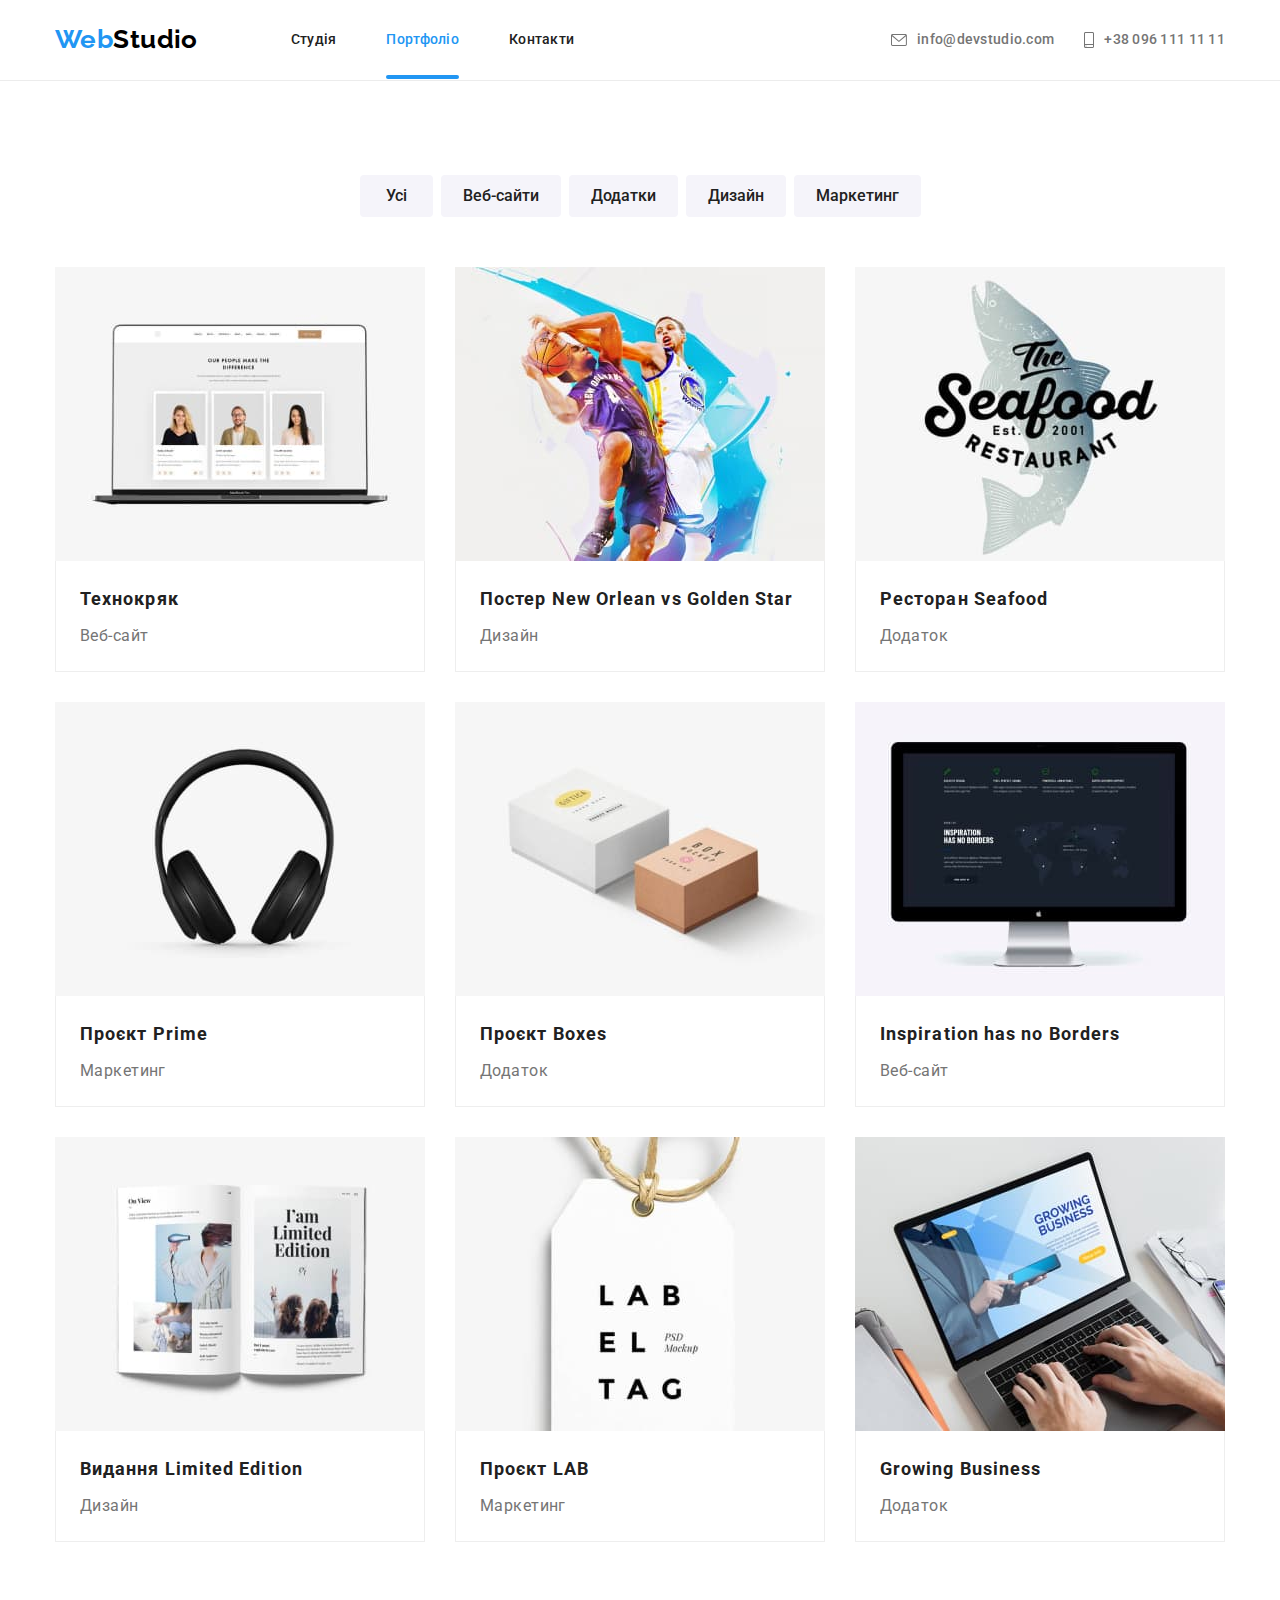
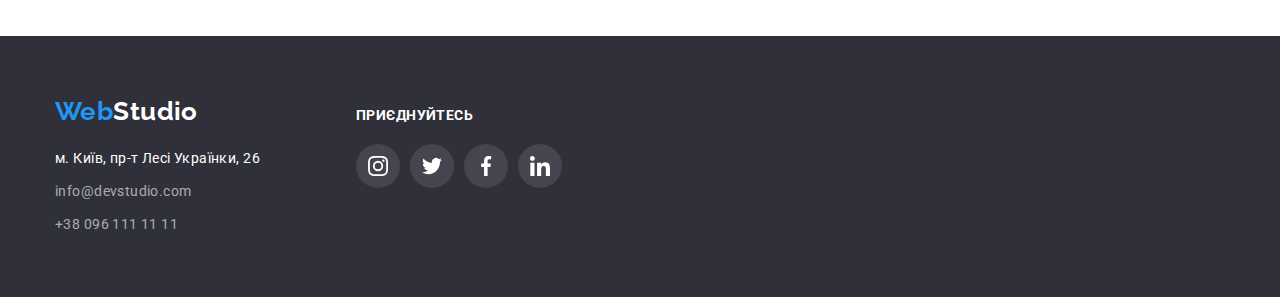
==== portfolio.html @ 70eca9b8 "Added files from hw5 (initial commit-2)" ====
<!DOCTYPE html>
<html lang="uk">
  <head>
    <meta charset="UTF-8" />
    <meta http-equiv="X-UA-Compatible" content="IE=edge" />
    <meta name="viewport" content="width=device-width, initial-scale=1.0" />
    <title>Портфоліо</title>
    <link rel="preconnect" href="https://fonts.googleapis.com" />
    <link rel="preconnect" href="https://fonts.gstatic.com" crossorigin />
    <link
      href="https://fonts.googleapis.com/css2?family=Raleway:wght@700&family=Roboto:wght@400;500;700;900&display=swap"
      rel="stylesheet"
    />
    <link
      rel="stylesheet"
      href="https://cdnjs.cloudflare.com/ajax/libs/modern-normalize/1.0.0/modern-normalize.min.css"
    />
    <link rel="stylesheet" href="./css/styles.css" />
  </head>
  <body>
    <header class="header-wrap">
      <div class="container">
        <nav class="nav-wrap">
          <a class="logo link" href="index.html" lang="en"
            ><span>Web</span>Studio</a
          >
          <ul class="nav-bar list">
            <li><a class="link" href="./index.html">Студія</a></li>
            <li>
              <a class="link current" href="./portfolio.html">Портфоліо</a>
            </li>
            <li><a class="link" href="">Контакти</a></li>
          </ul>
        </nav>
        <ul class="contact-bar list">
          <li>
            <a class="contact-link link" href="mailto:info@devstudio.com">
              <svg class="envelope-icon" width="16px" height="12px">
                <use href="./images/icons.svg#envelope"></use>
              </svg>
              info@devstudio.com</a
            >
          </li>
          <li>
            <a class="contact-link link" href="tel:+380961111111">
              <svg class="phone-icon" width="10px" height="16px">
                <use href="./images/icons.svg#smartphone"></use>
              </svg>
              +38 096 111 11 11</a
            >
          </li>
        </ul>
      </div>
    </header>
    <main>
      <section class="section portfolio">
        <div class="container">
          <h1 class="visually-hidden">Портфоліо</h1>
          <ul class="filter-list list">
            <li class="filter-item">
              <button class="filter-button" type="button">Усі</button>
            </li>
            <li class="filter-item">
              <button class="filter-button" type="button">Веб-сайти</button>
            </li>
            <li class="filter-item">
              <button class="filter-button" type="button">Додатки</button>
            </li>
            <li class="filter-item">
              <button class="filter-button" type="button">Дизайн</button>
            </li>
            <li class="filter-item">
              <button class="filter-button" type="button">Маркетинг</button>
            </li>
          </ul>
          <ul class="example-list list">
            <li class="example-item">
              <a class="example-link link" href="">
                <div class="example-thumb">
                  <img
                    src="./images/portfolio1.jpg"
                    alt="ноутбук з веб-сторінкою"
                    width="370"
                  />
                  <p class="example-thumb-text">
                    Ресурс пропонує комплексні пропозиції з різним рівнем
                    функціоналу та сервісів. Все це дозволить відвідувачу
                    отримати вичерпні відомості про компанію чи приватну особу.
                  </p>
                </div>
                <div class="example-description">
                  <h2>Технокряк</h2>
                  <p>Веб-сайт</p>
                </div>
              </a>
            </li>
            <li class="example-item">
              <a class="example-link link" href="">
                <div class="example-thumb">
                  <img
                    src="./images/portfolio2.jpg"
                    alt="два баскетболісти"
                    width="370"
                  />
                  <p class="example-thumb-text">
                    Lorem ipsum dolor sit amet consectetur adipisicing elit.
                    Corporis eius in totam quisquam doloremque eum sequi
                    deserunt a vel aliquam. Impedit alias a, libero corporis
                    tenetur laboriosam at unde sed?
                  </p>
                </div>
                <div class="example-description">
                  <h2>Постер New Orlean vs Golden Star</h2>
                  <p>Дизайн</p>
                </div>
              </a>
            </li>
            <li class="example-item">
              <a class="example-link link" href="">
                <div class="example-thumb">
                  <img
                    src="./images/portfolio3.jpg"
                    alt="назва закладу на фоні риби"
                    width="370"
                  />
                  <p class="example-thumb-text">
                    Lorem ipsum dolor sit amet consectetur adipisicing elit.
                    Corporis eius in totam quisquam doloremque eum sequi
                    deserunt a vel aliquam. Impedit alias a, libero corporis
                    tenetur laboriosam at unde sed?
                  </p>
                </div>
                <div class="example-description">
                  <h2>Ресторан Seafood</h2>
                  <p>Додаток</p>
                </div>
              </a>
            </li>
            <li class="example-item">
              <a class="example-link link" href="">
                <div class="example-thumb">
                  <img
                    src="./images/portfolio4.jpg"
                    alt="великі чорні навушники"
                    width="370"
                  />
                  <p class="example-thumb-text">
                    Lorem ipsum dolor sit amet consectetur adipisicing elit.
                    Corporis eius in totam quisquam doloremque eum sequi
                    deserunt a vel aliquam. Impedit alias a, libero corporis
                    tenetur laboriosam at unde sed?
                  </p>
                </div>
                <div class="example-description">
                  <h2>Проєкт Prime</h2>
                  <p>Маркетинг</p>
                </div>
              </a>
            </li>
            <li class="example-item">
              <a class="example-link link" href="">
                <div class="example-thumb">
                  <img
                    src="./images/portfolio5.jpg"
                    alt="дві картонні коробки"
                    width="370"
                  />
                  <p class="example-thumb-text">
                    Lorem ipsum dolor sit amet consectetur adipisicing elit.
                    Corporis eius in totam quisquam doloremque eum sequi
                    deserunt a vel aliquam. Impedit alias a, libero corporis
                    tenetur laboriosam at unde sed?
                  </p>
                </div>
                <div class="example-description">
                  <h2>Проєкт Boxes</h2>
                  <p>Додаток</p>
                </div>
              </a>
            </li>
            <li class="example-item">
              <a class="example-link link" href="">
                <div class="example-thumb">
                  <img
                    src="./images/portfolio6.jpg"
                    alt="монітор з зображенням мапи та інтерфейсу"
                    width="370"
                  />
                  <p class="example-thumb-text">
                    Lorem ipsum dolor sit amet consectetur adipisicing elit.
                    Corporis eius in totam quisquam doloremque eum sequi
                    deserunt a vel aliquam. Impedit alias a, libero corporis
                    tenetur laboriosam at unde sed?
                  </p>
                </div>
                <div class="example-description">
                  <h2>Inspiration has no Borders</h2>
                  <p>Веб-сайт</p>
                </div>
              </a>
            </li>
            <li class="example-item">
              <a class="example-link link" href="">
                <div class="example-thumb">
                  <img
                    src="./images/portfolio7.jpg"
                    alt="книга з ілюстраціями"
                    width="370"
                  />
                  <p class="example-thumb-text">
                    Lorem ipsum dolor sit amet consectetur adipisicing elit.
                    Corporis eius in totam quisquam doloremque eum sequi
                    deserunt a vel aliquam. Impedit alias a, libero corporis
                    tenetur laboriosam at unde sed?
                  </p>
                </div>
                <div class="example-description">
                  <h2>Видання Limited Edition</h2>
                  <p>Дизайн</p>
                </div>
              </a>
            </li>
            <li class="example-item">
              <a class="example-link link" href="">
                <div class="example-thumb">
                  <img
                    src="./images/portfolio8.jpg"
                    alt="бірка з надписом на мотузці"
                    width="370"
                  />
                  <p class="example-thumb-text">
                    Lorem ipsum dolor sit amet consectetur adipisicing elit.
                    Corporis eius in totam quisquam doloremque eum sequi
                    deserunt a vel aliquam. Impedit alias a, libero corporis
                    tenetur laboriosam at unde sed?
                  </p>
                </div>
                <div class="example-description">
                  <h2>Проєкт LAB</h2>
                  <p>Маркетинг</p>
                </div>
              </a>
            </li>
            <li class="example-item">
              <a class="example-link link" href="">
                <div class="example-thumb">
                  <img
                    src="./images/portfolio9.jpg"
                    alt="ноутбук з відкритою веб-сторінкою"
                    width="370"
                  />
                  <p class="example-thumb-text">
                    Lorem ipsum dolor sit amet consectetur adipisicing elit.
                    Corporis eius in totam quisquam doloremque eum sequi
                    deserunt a vel aliquam. Impedit alias a, libero corporis
                    tenetur laboriosam at unde sed?
                  </p>
                </div>
                <div class="example-description">
                  <h2>Growing Business</h2>
                  <p>Додаток</p>
                </div>
              </a>
            </li>
          </ul>
        </div>
      </section>
    </main>

    <footer class="footer-wrap">
      <div class="container">
        <div class="address-box">
          <a class="logo" href="index.html"><span>Web</span>Studio</a>
          <address>
            <ul class="list">
              <li class="footer-list">
                <a
                  class="address-item link"
                  href="https://goo.gl/maps/MY8MadKQu6cBYBUQA"
                  >м. Київ, пр-т Лесі Українки, 26</a
                >
              </li>
              <li class="footer-list">
                <a class="link" href="mailto:info@devstudio.com"
                  >info@devstudio.com</a
                >
              </li>
              <li class="footer-list">
                <a class="link" href="tel:+380961111111">+38 096 111 11 11</a>
              </li>
            </ul>
          </address>
        </div>
        <div>
          <h3>Приєднуйтесь</h3>
          <ul class="social-link-list list">
            <li class="social-link-item">
              <a class="social-link footer-links" href="">
                <svg
                  class="social-icon footer-links"
                  width="20px"
                  height="20px"
                >
                  <use href="./images/icons.svg#instagram"></use>
                </svg>
              </a>
            </li>
            <li class="social-link-item">
              <a class="social-link footer-links" href="">
                <svg
                  class="social-icon footer-links"
                  width="20px"
                  height="20px"
                >
                  <use href="./images/icons.svg#twitter"></use>
                </svg>
              </a>
            </li>
            <li class="social-link-item">
              <a class="social-link footer-links" href="">
                <svg
                  class="social-icon footer-links"
                  width="20px"
                  height="20px"
                >
                  <use href="./images/icons.svg#facebook"></use>
                </svg>
              </a>
            </li>
            <li class="social-link-item">
              <a class="social-link footer-links" href="">
                <svg
                  class="social-icon footer-links"
                  width="20px"
                  height="20px"
                >
                  <use href="./images/icons.svg#linkedin"></use>
                </svg>
              </a>
            </li>
          </ul>
        </div>
      </div>
    </footer>
  </body>
</html>
---- css/styles.css ----
/* Main colors */
/* Background color & H1 header color  - #FFFFFF */
/* Second background color             - #F5F4FA */
/* Hero & Footer bg color              - #2F303A */
/* Main headers color                  - #212121 */
/* Hover & Company name color          - #2196F3 */
/* Company name color                  - #000000 */
/* Main text color                     - #757575 */
/* Footer contacts color               - rgba(255, 255, 255, 0.6) */

/* Portfolio */
/* Portfolio border color for articles - #EEEEEE; */

/* Common style */
:root {
    --primary-bg-color: #FFFFFF;
    --secondary-br-color: #F5F4FA;
    --footer-hero-color: #2F303A;
    --primary-header-color: #212121;
    --accent-color: #2196F3;
    --primary-text-color: #757575;
    --secondary-text-color: #FFFFFF;
    --footer-contacts-color: rgba(255, 255, 255, 0.6);
    --company-name-color: #000000;
    --portfolio-border-color: #EEEEEE;
    --header-border-color: #ECECEC;
    --hero-gradient-color: rgba(47, 48, 58, 0.4);
    --svg-primary-color: #AFB1B8;
    --footer-links-bg-color: rgba(255, 255, 255, 0.1);
    --portfolio-example-overlay: rgba(33, 150, 243, 0.9);
    --backdrop-color: rgba(0, 0, 0, 0.2);
    --occupation-backdrop-color: rgba(47, 48, 58, 0.8);

    /* Animation */
    --animation-duration: 250ms;
    --animation-time-function: cubic-bezier(0.4, 0, 0.2, 1);
}

body {
    font-family: 'Roboto', sans-serif;
    font-style: normal;
    font-weight: 400;
    font-size: 14px;
    line-height: 1.71;
    letter-spacing: 0.03em;
    color: var(--primary-text-color);
    background: var(--primary-bg-color);
}

h1,
h2,
h3,
h4,
h5,
h6,
ul,
p {
    padding: 0;
    margin: 0;
}

.container {
    width: 1200px;
    margin: 0 auto;
    padding: 0 15px;
}

.section {
    padding: 94px 0;
}

.list {
    list-style: none;
}

.link {
    text-decoration: none;
    color: inherit;
}

.visually-hidden {
    position: absolute;
    clip: rect(0 0 0 0);
    clip-path: inset(50%);
    height: 1px;
    overflow: hidden;
    white-space: nowrap;
    width: 1px;
}

.partners h2,
.team h2,
.occupation h2 {
    margin-bottom: 50px;
    font-weight: 700;
    font-size: 36px;
    line-height: 1.17;
    text-align: center;
    color: var(--primary-header-color);
}


/* Header */
.header-wrap {
    border-bottom-color: var(--header-border-color);
    border-bottom-style: solid;
    border-bottom-width: 1px;
    background-color: var(--primary-bg-color);
}

header>.container {
    display: flex;
    align-items: center;
    justify-content: space-between;
}

.logo {
    margin-right: 93px;
    font-family: 'Raleway', sans-serif;
    font-weight: 700;
    font-size: 26px;
    line-height: 1.2;
    text-decoration: none;
    color: var(--company-name-color);
}

.nav-bar li:not(:last-child) {
    margin-right: 50px;
}

.contact-bar li:not(:first-child) {
    margin-left: 30px;
}

.logo>span {
    color: var(--accent-color);
}

.nav-wrap {
    display: flex;
    align-items: center;
}

.nav-bar,
.contact-bar {
    display: flex;
    align-items: center;
    font-weight: 500;
    font-size: 14px;
    line-height: 1.14;
    letter-spacing: 0.02em;
}

.nav-bar,
.nav-bar .link:visited {
    color: var(--primary-header-color);
}

.contact-link,
.nav-bar .link {
    padding-top: 32px;
    padding-bottom: 32px;
    transition-property: color;
    transition-duration: var(--animation-duration);
    transition-timing-function: var(--animation-time-function);
}

.contact-link {
    display: flex;
    align-items: center;
}

.nav-bar .link:hover,
.nav-bar .link:focus,
.nav-bar .link.current,
.contact-link:hover,
.contact-link:focus {
    color: var(--accent-color);
}

.current {
    position: relative;
}

.current::after {
    content: "";
    position: absolute;
    left: 0;
    bottom: 0;
    width: 100%;
    height: 0;
    border-bottom-width: 4px;
    border-bottom-color: var(--accent-color);
    border-bottom-style: solid;
    border-radius: 2px;
}

.envelope-icon,
.phone-icon {
    margin-right: 10px;
    fill: var(--primary-text-color);
    transition-property: fill;
    transition-duration: var(--animation-duration);
    transition-timing-function: var(--animation-time-function);
}

.contact-link:hover .envelope-icon,
.contact-link:focus .envelope-icon,
.contact-link:hover .phone-icon,
.contact-link:focus .phone-icon {
    fill: var(--accent-color);
}



/* Footer */
.footer-wrap {
    background-color: var(--footer-hero-color);
    color: var(--footer-contacts-color);
    padding-top: 60px;
    padding-bottom: 60px;
}

.footer-wrap .container {
    display: flex;
    align-items: baseline;
}

.address-box {
    min-width: 231px;
    margin-right: 70px;
}

.footer-wrap .link {
    font-style: normal;

    transition-property: color;
    transition-duration: var(--animation-duration);
    transition-timing-function: var(--animation-time-function);
}

.footer-wrap .logo,
.address-item {
    color: var(--secondary-text-color);
}

.footer-wrap .link:hover,
.footer-wrap .linl:focus {
    color: var(--accent-color);
}

.footer-wrap .logo {
    display: block;
    margin-bottom: 20px;
    margin-right: 0;
}

.footer-list:not(:last-child) {
    margin-bottom: 9px;
}

.footer-wrap h3 {
    margin-bottom: 20px;

    font-size: 14px;
    line-height: 1.14;
    text-transform: uppercase;
    color: var(--secondary-text-color);
}

/* Main page (main) */
/* Section 1 (Hero) */
.hero {
    padding: 200px 0;

    color: var(--secondary-text-color);
    letter-spacing: 0.06em;
    text-align: center;
}

.overlay {
    max-width: 1600px;
    min-height: 600px;
    margin-left: auto;
    margin-right: auto;
    background-image: linear-gradient(to right, var(--hero-gradient-color), var(--hero-gradient-color)),
        url(../images/img_hero.jpg);
    background-color: var(--footer-hero-color);
}

.hero h1 {
    margin-bottom: 30px;
    margin-left: auto;
    margin-right: auto;
    max-width: 696px;

    font-weight: 900;
    font-size: 44px;
    line-height: 1.36;
    text-transform: uppercase;
}

.order-button {
    width: 216px;
    height: 50px;
    border-radius: 4px;

    font-weight: 700;
    font-size: 16px;
    line-height: 1.88;

    background: var(--accent-color);
    color: var(--secondary-text-color);
    border-color: transparent;
    box-shadow: 0px 4px 4px rgba(0, 0, 0, 0.15);
}

/* Section 2 (Features) */
.features {
    padding-bottom: 0;
}

.features-list {
    display: flex;
}

.features-item {
    width: 270px;
}

.features-item:not(:last-child) {
    margin-right: 30px;
}

.features-item h3 {
    margin-bottom: 10px;
    font-weight: 700;
    font-size: 14px;
    line-height: 1.14;
    text-transform: uppercase;
    color: var(--primary-header-color);
}

.feature-icon-box {
    display: flex;
    justify-content: center;
    align-items: center;
    width: 270px;
    height: 120px;
    margin-bottom: 30px;
    border-radius: 4px;
    background-color: var(--secondary-br-color);
}

/* Section 3 (Occupation) */
.occupation img {
    display: block;
}

.occupation-list {
    display: flex;
}

.occupation-item:not(:last-child) {
    margin-right: 30px;
}

.occupation-thumb {
    position: relative;
    width: 100%;
    height: 100%;

    top: 0;
    left: 0;
}

.occupation-title-box {
    position: absolute;
    bottom: 0;
    left: 0;
    width: 100%;
    height: 70px;

    background-color: var(--occupation-backdrop-color);
}

.occupation-title {
    position: absolute;
    top: 50%;
    left: 50%;
    transform: translate(-50%, -50%);

    font-weight: 700;
    font-size: 14px;
    line-height: 1.14;

    text-transform: uppercase;
    color: var(--secondary-text-color);
}

/* Section 4 (Our team) */
.team img {
    display: block;
}

.team {
    background-color: var(--secondary-br-color);
}

.team-list {
    display: flex;
}

.team-item {
    background-color: var(--primary-bg-color);
    border-bottom-left-radius: 4px;
    border-bottom-right-radius: 4px;

    box-shadow: 0px 1px 3px rgba(0, 0, 0, 0.12), 0px 1px 1px rgba(0, 0, 0, 0.14), 0px 2px 1px rgba(0, 0, 0, 0.2);
}

.team-item:not(:last-child) {
    margin-right: 30px;
}

.team-description {
    padding: 30px 0;
}

.team-description h3 {
    margin-bottom: 10px;
    font-weight: 500;
    font-size: 16px;
    line-height: 1.19;
    text-align: center;
    color: var(--primary-header-color);
}

.team-description p {
    margin-bottom: 10px;
    font-size: 16px;
    line-height: 1.19;
    text-align: center;
}

/* Social network links */

.social-link-list {
    display: flex;
    justify-content: center;
}

.social-link-item:not(:last-child) {
    margin-right: 10px;
}

.social-link {
    width: 44px;
    height: 44px;
    display: flex;
    justify-content: center;
    align-items: center;
    border-radius: 50%;

    transition-property: background-color;
    transition-duration: var(--animation-duration);
    transition-timing-function: var(--animation-time-function);
}

.social-link.footer-links {
    background-color: var(--footer-links-bg-color);
}

.social-icon.footer-links {
    fill: var(--secondary-text-color);
}

.social-link:hover .social-icon,
.social-link:focus .social-icon {
    fill: var(--secondary-text-color);
}

.social-link:hover,
.social-link:focus {
    background-color: var(--accent-color);
}

.social-icon {
    fill: var(--svg-primary-color);

    transition-property: fill;
    transition-duration: var(--animation-duration);
    transition-timing-function: var(--animation-time-function);
}

/* Section 5 (Partners) */
.partners-list {
    display: flex;
}

.partners-list-item:not(:last-child) {
    margin-right: 30px;
}

.partners-list-link {
    width: 170px;
    height: 92px;
    display: flex;
    justify-content: center;
    align-items: center;

    border-width: 1px;
    border-style: solid;
    border-color: var(--svg-primary-color);
    border-radius: 4px;
    transition-property: border-color;
}

.partners-icon {
    fill: var(--svg-primary-color);
    transition-property: fill;
}

.partners-list-link,
.partners-icon {
    transition-duration: var(--animation-duration);
    transition-timing-function: var(--animation-time-function);
}



.partners-list-link:hover .partners-icon,
.partners-list-link:focus .partners-icon {
    fill: var(--accent-color);
}

.partners-list-link:hover,
.partners-list-link:focus {
    border-color: var(--accent-color);
}

/* Portfolio page (main) */
/* Section 1 (Portfolio) */
.portfolio img {
    display: block;
}

.filter-list {
    display: flex;
    justify-content: center;
    margin-bottom: 50px;
}

.filter-item:not(:last-child) {
    margin-right: 8px;
}

.filter-button {
    min-width: 73px;
    padding: 6px 20px;

    text-align: center;
    border-color: transparent;
    border-radius: 4px;
    font-weight: 500;
    font-size: 16px;
    line-height: 1.62;
    background-color: var(--secondary-br-color);
    color: var(--primary-header-color);

    transition-property: background-color, color, box-shadow;
    transition-duration: var(--animation-duration);
    transition-timing-function: var(--animation-time-function);
}

.filter-button:hover,
.filter-button:focus {
    background-color: var(--accent-color);
    color: var(--secondary-text-color);
    box-shadow: 0px 3px 1px rgba(0, 0, 0, 0.1), 0px 1px 2px rgba(0, 0, 0, 0.08), 0px 2px 2px rgba(0, 0, 0, 0.12);
}

.example-list {
    display: flex;
    flex-wrap: wrap;
}

.example-link {
    display: inherit;

    transition-property: box-shadow;
    transition-duration: var(--animation-duration);
    transition-timing-function: var(--animation-time-function);
}

.example-link:hover,
.example-link:focus {
    box-shadow: 0px 1px 1px rgba(0, 0, 0, 0.12), 0px 4px 4px rgba(0, 0, 0, 0.06), 1px 4px 6px rgba(0, 0, 0, 0.16);
}

.example-item:not(:nth-child(3n)) {
    margin-right: 30px;
}

.example-item:not(:nth-last-child(-n + 3)) {
    margin-bottom: 30px;
}

.example-description {
    padding: 20px 24px;
    border-left: 1px solid var(--portfolio-border-color);
    border-right: 1px solid var(--portfolio-border-color);
    border-bottom: 1px solid var(--portfolio-border-color);
}

.example-description h2 {
    margin-bottom: 4px;
    font-weight: 700;
    font-size: 18px;
    line-height: 2.0;
    letter-spacing: 0.06em;
    color: var(--primary-header-color);
}

.example-description p {
    font-size: 16px;
    line-height: 1.88;
}

.example-thumb {
    position: relative;
    overflow: hidden;
}

.example-thumb::before {
    position: absolute;
    content: "";
    top: 0;
    left: 0;
    width: 100%;
    min-height: 100%;
    background-color: var(--portfolio-example-overlay);
    transform: translateY(100%);
}

.example-link:hover .example-thumb::before,
.example-link:focus .example-thumb::before,
.example-link:hover .example-thumb-text,
.example-link:focus .example-thumb-text {
    transform: translateY(0);
}

.example-thumb-text {
    position: absolute;
    top: 0;

    padding-left: 24px;
    padding-right: 24px;
    width: 100%;
    height: 100%;

    display: flex;
    align-items: center;
    justify-content: center;
    color: var(--secondary-text-color);
    font-size: 18px;
    line-height: 1.56;
    transform: translateY(100%);
}


.example-thumb::before,
.example-thumb-text {
    transition-property: transform;
    transition-duration: var(--animation-duration);
    transition-timing-function: var(--animation-time-function);
}

/* Backdrop */
.backdrop {
    position: fixed;
    top: 0;
    left: 0;
    width: 100%;
    height: 100%;
    background-color: var(--backdrop-color);

    transition-property: opacity;
    transition-duration: var(--animation-duration);
    transition-timing-function: var(--animation-time-function);
}

.backdrop.is-hidden {
    opacity: 0;
    pointer-events: none;
}

/* Modal window */
.modal {
    position: absolute;
    top: 50%;
    left: 50%;
    transform: translate(-50%, -50%) scale(100%);

    width: 528px;
    height: 581px;

    background-color: var(--primary-bg-color);
    box-shadow: 0px 1px 3px rgba(0, 0, 0, 0.12), 0px 1px 1px rgba(0, 0, 0, 0.14), 0px 2px 1px rgba(0, 0, 0, 0.2);
    border-radius: 4px;

    transition-property: transform;
    transition-duration: var(--animation-duration);
    transition-timing-function: var(--animation-time-function);
}

.backdrop.is-hidden .modal {
    transform: translate(-50%, -50%) scale(10%);
}

.modal-close-button {
    position: absolute;
    top: 8px;
    right: 8px;
    width: 30px;
    height: 30px;

    display: flex;
    justify-content: center;
    align-items: center;

    background-color: transparent;
    border-width: 1px;
    border-radius: 50%;
    border-color: rgba(0, 0, 0, 0.1);
}
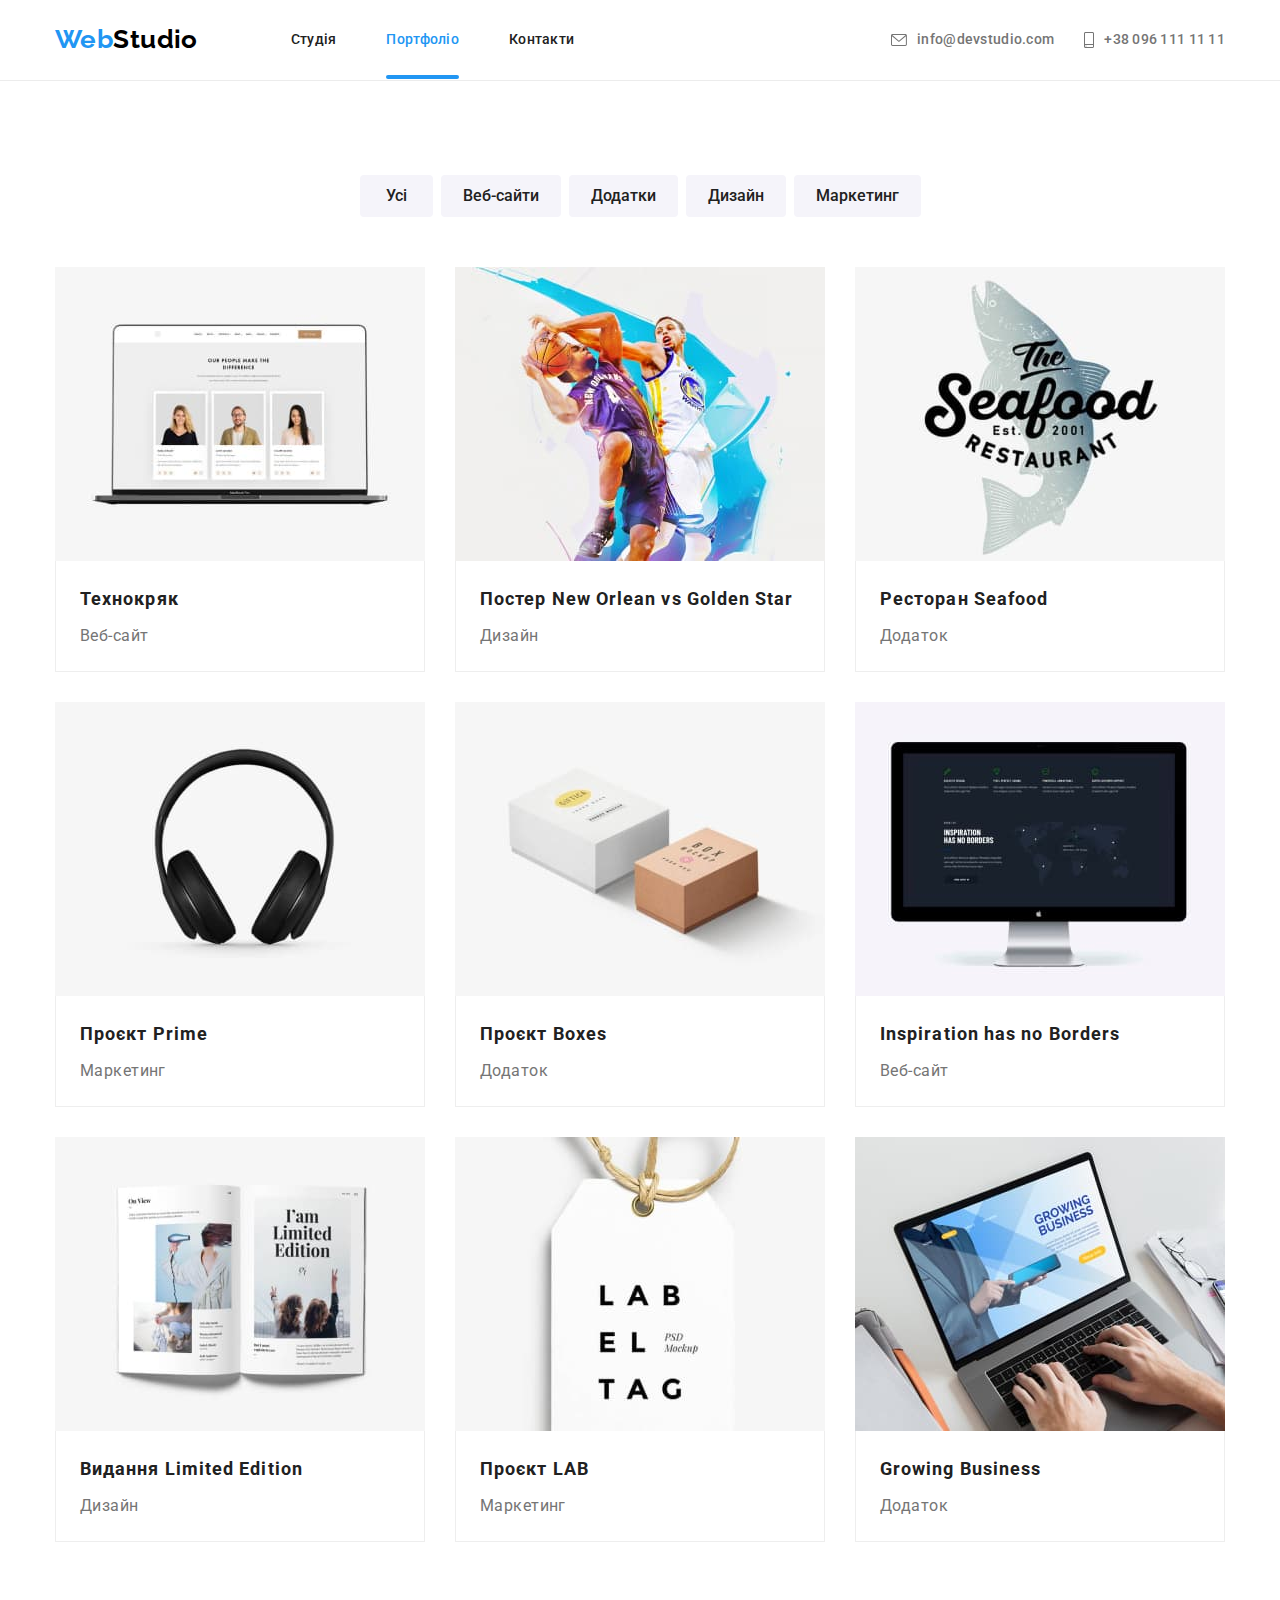
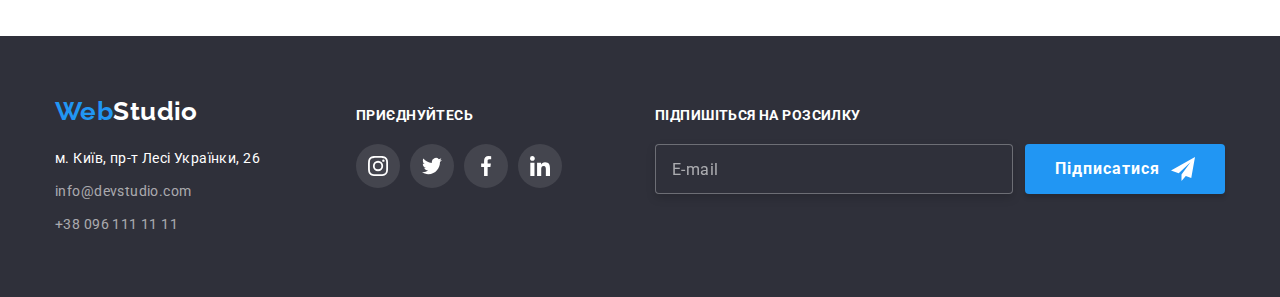
==== commit dbd6cec4: "footer and modal window" ====
--- a/portfolio.html
+++ b/portfolio.html
@@ -291,7 +291,7 @@
             </ul>
           </address>
         </div>
-        <div>
+        <div class="join-box">
           <h3>Приєднуйтесь</h3>
           <ul class="social-link-list list">
             <li class="social-link-item">
@@ -340,6 +340,25 @@
             </li>
           </ul>
         </div>
+        <div>
+          <h3><label for="subscribe-input">Підпишіться на розсилку</label></h3>
+          <form class="subscribe-form">
+            <input
+              id="subscribe-input"
+              name="subscriber-email"
+              class="subscribe-input-email"
+              type="email"
+              placeholder="E-mail"
+            />
+
+            <button class="subscribe-button" type="submit">
+              <span class="subscribe-button-text">Підписатися</span>
+              <svg width="24px" height="24px">
+                <use href="./images/icons.svg#icon-send"></use>
+              </svg>
+            </button>
+          </form>
+        </div>
       </div>
     </footer>
   </body>
--- a/css/styles.css
+++ b/css/styles.css
@@ -224,6 +224,7 @@
 .footer-wrap .container {
     display: flex;
     align-items: baseline;
+    overflow: hidden;
 }
 
 .address-box {
@@ -257,6 +258,66 @@
 
 .footer-list:not(:last-child) {
     margin-bottom: 9px;
+}
+
+.join-box {
+    margin-right: 93px;
+}
+
+.subscribe-form {
+    display: flex;
+}
+
+.subscribe-input-email {
+    width: 358px;
+    height: 50px;
+    padding: 15px 16px;
+    margin-right: 12px;
+
+    color: var(--secondary-text-color);
+    font-size: 16px;
+    line-height: 1.25;
+    letter-spacing: 0.03em;
+
+
+    background-color: var(--footer-hero-color);
+    border-width: 1px;
+    border-style: solid;
+    border-color: rgba(255, 255, 255, 0.3);
+    border-radius: 4px;
+
+    filter: drop-shadow(0px 4px 4px rgba(0, 0, 0, 0.15));
+}
+
+.subscribe-input-email::placeholder {
+    color: rgba(255, 255, 255, 0.6);
+}
+
+.subscribe-button {
+    min-width: 200px;
+    height: 50px;
+    display: flex;
+    align-items: center;
+    justify-content: space-between;
+    padding-left: 28px;
+    padding-right: 28px;
+
+    cursor: pointer;
+    font-weight: 700;
+    font-size: 16px;
+    line-height: 1.88;
+    letter-spacing: 0.06em;
+    color: var(--secondary-text-color);
+
+    border-color: transparent;
+    background-color: var(--accent-color);
+    box-shadow: 0px 4px 4px rgba(0, 0, 0, 0.15);
+    border-radius: 4px;
+}
+
+
+.subscribe-button-text {
+    margin-right: 10px;
 }
 
 .footer-wrap h3 {
@@ -309,6 +370,7 @@
     font-size: 16px;
     line-height: 1.88;
 
+    cursor: pointer;
     background: var(--accent-color);
     color: var(--secondary-text-color);
     border-color: transparent;
@@ -704,6 +766,7 @@
 
     width: 528px;
     height: 581px;
+    padding: 40px;
 
     background-color: var(--primary-bg-color);
     box-shadow: 0px 1px 3px rgba(0, 0, 0, 0.12), 0px 1px 1px rgba(0, 0, 0, 0.14), 0px 2px 1px rgba(0, 0, 0, 0.2);
@@ -733,4 +796,175 @@
     border-width: 1px;
     border-radius: 50%;
     border-color: rgba(0, 0, 0, 0.1);
+}
+
+.modal-close-image {
+    fill: black;
+
+    transition-property: fill;
+    transition-duration: var(--animation-duration);
+    transition-timing-function: var(--animation-time-function);
+}
+
+.modal-close-button:hover .modal-close-image {
+    fill: var(--accent-color)
+}
+
+.modal-title {
+    position: relative;
+    margin-bottom: 12px;
+
+    font-weight: 700;
+    font-size: 20px;
+    line-height: 1.15;
+    text-align: center;
+    color: var(--primary-header-color);
+}
+
+.modal-form-label {
+    display: block;
+    margin-bottom: 4px;
+
+    font-size: 12px;
+    line-height: 1.17;
+    letter-spacing: 0.01em;
+}
+
+.modal-input-thumb {
+    position: relative;
+    margin-bottom: 10px;
+}
+
+.modal-inputs-common {
+    width: 100%;
+    height: 40px;
+    padding: 12px 42px;
+    display: block;
+
+    border-style: solid;
+    border-width: 1px;
+    border-color: rgba(33, 33, 33, 0.2);
+    border-radius: 4px;
+
+    transition-property: border-color;
+    transition-duration: var(--animation-duration);
+    transition-timing-function: var(--animation-time-function);
+
+}
+
+.modal-icon-box {
+    position: absolute;
+    top: 0;
+    left: 0;
+    width: 42px;
+    height: 100%;
+}
+
+.modal-input-icon {
+    position: absolute;
+    top: 50%;
+    left: 12px;
+    transform: translateY(-50%);
+    transition-property: fill;
+    transition-duration: var(--animation-duration);
+    transition-timing-function: var(--animation-time-function);
+}
+
+.modal-inputs-common:hover+.modal-input-icon,
+.modal-inputs-common:focus+.modal-input-icon {
+    fill: var(--accent-color);
+}
+
+.modal-inputs-common:hover,
+.modal-inputs-common:focus {
+    border-color: var(--accent-color);
+    outline: var(--accent-color);
+}
+
+
+
+.modal-inputs-common.modal-textarea {
+    height: 120px;
+    padding: 12px 16px;
+    margin-bottom: 20px;
+    resize: none;
+}
+
+.modal-textarea::placeholder {
+    font-size: 12px;
+    line-height: 1.17;
+    letter-spacing: 0.01em;
+
+    color: rgba(117, 117, 117, 0.5);
+}
+
+.modal-submit-button {
+    width: 200px;
+    height: 50px;
+    display: block;
+    margin: 0 auto;
+
+    color: var(--secondary-text-color);
+    text-align: center;
+    font-weight: 700;
+    font-size: 16px;
+    line-height: 1.88;
+    cursor: pointer;
+
+    background-color: #188CE8;
+    box-shadow: 0px 4px 4px rgba(0, 0, 0, 0.15);
+    border-color: transparent;
+    border-radius: 4px;
+}
+
+.modal-check-input {
+    /* position: absolute;
+    appearance: none;
+    -webkit-appearance: none;
+    -moz-appearance: none; */
+
+    position: absolute;
+    clip: rect(0 0 0 0);
+    clip-path: inset(50%);
+    height: 1px;
+    overflow: hidden;
+    white-space: nowrap;
+    width: 1px;
+
+}
+
+.modal-check-label {
+    position: relative;
+    display: flex;
+    align-items: center;
+    margin-bottom: 30px;
+
+}
+
+.checkbox-label-text {
+    padding-left: 24px;
+    margin-right: 0.5em;
+}
+
+.modal-checkbox-icon {
+    position: absolute;
+    transition-property: opacity;
+    transition-duration: var(--animation-duration);
+    transition-timing-function: var(--animation-time-function);
+}
+
+.checkbox-label-link {
+    color: var(--accent-color);
+}
+
+.modal-checkbox-icon.checked {
+    opacity: 0;
+}
+
+.modal-check-input:checked+.modal-check-label .modal-checkbox-icon.checked {
+    opacity: 1;
+}
+
+.modal-check-input:checked+.modal-check-label .modal-checkbox-icon.unchecked {
+    opacity: 0;
 }